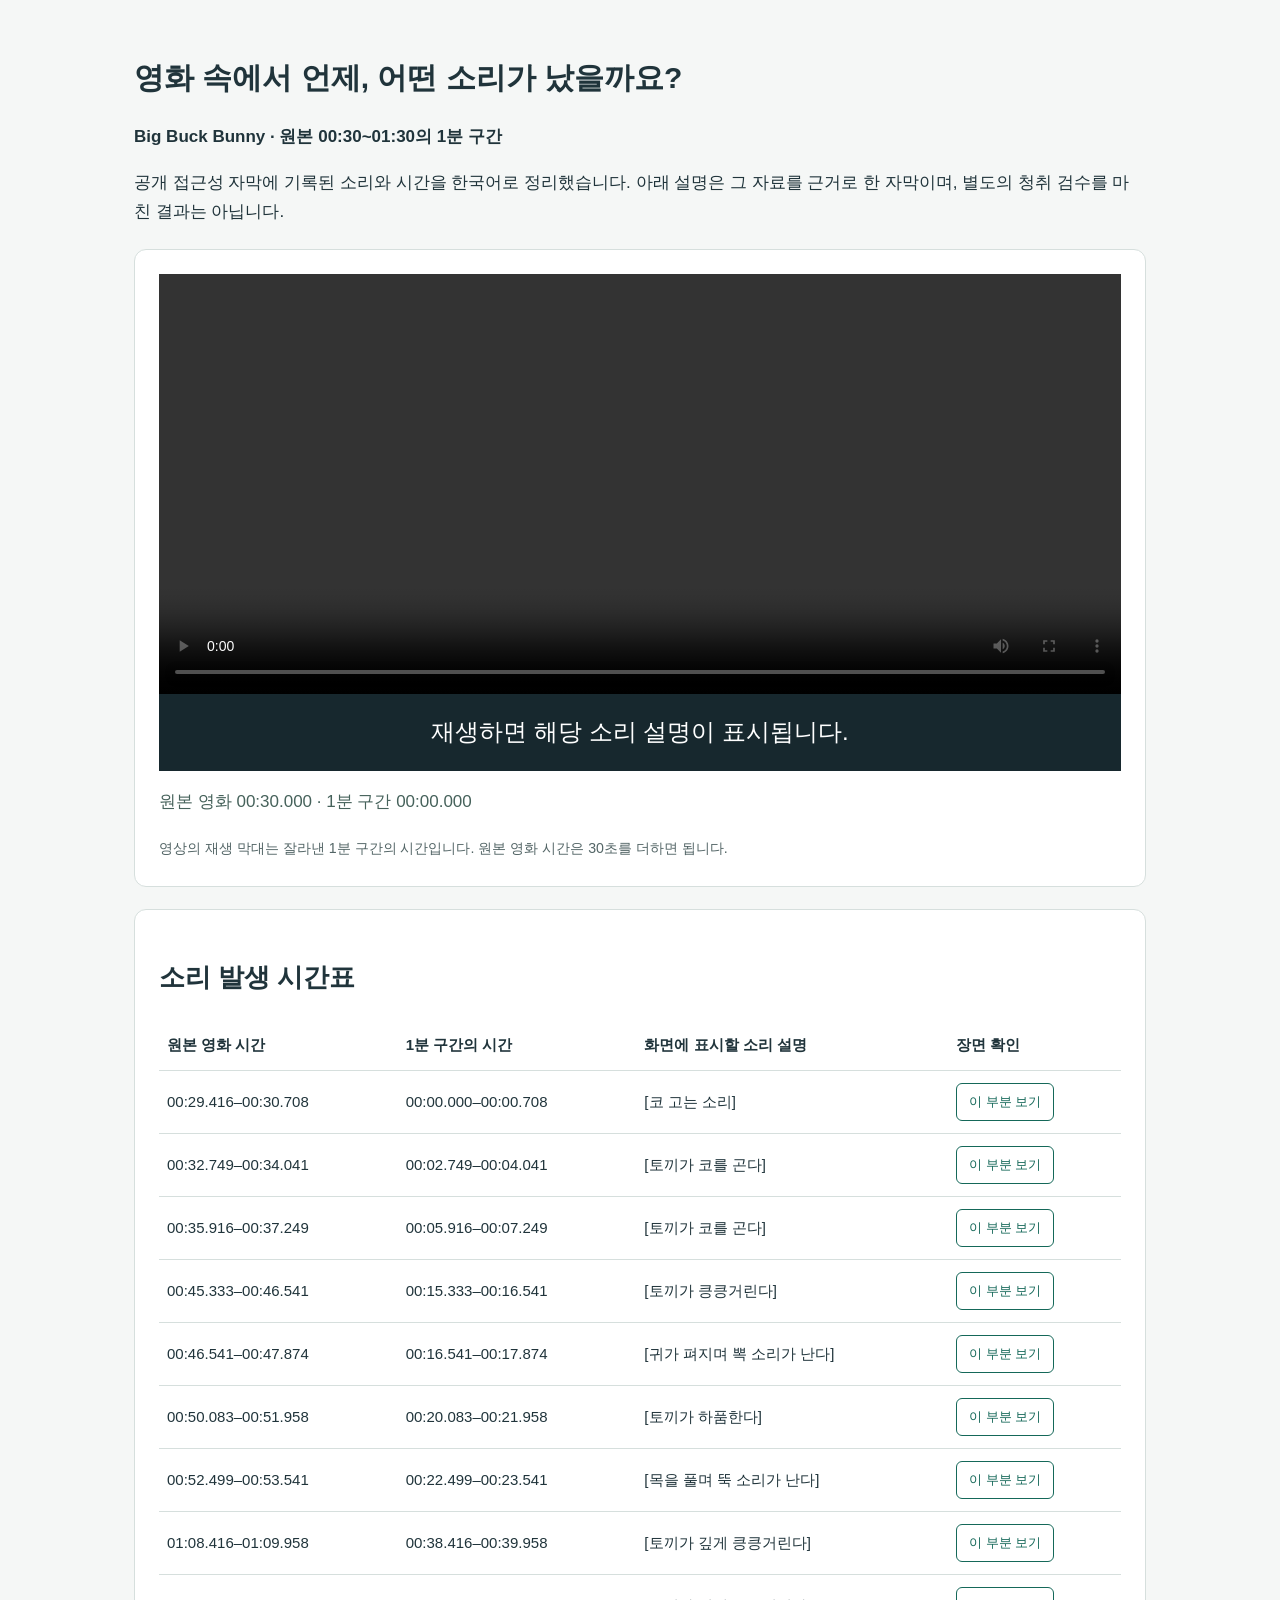
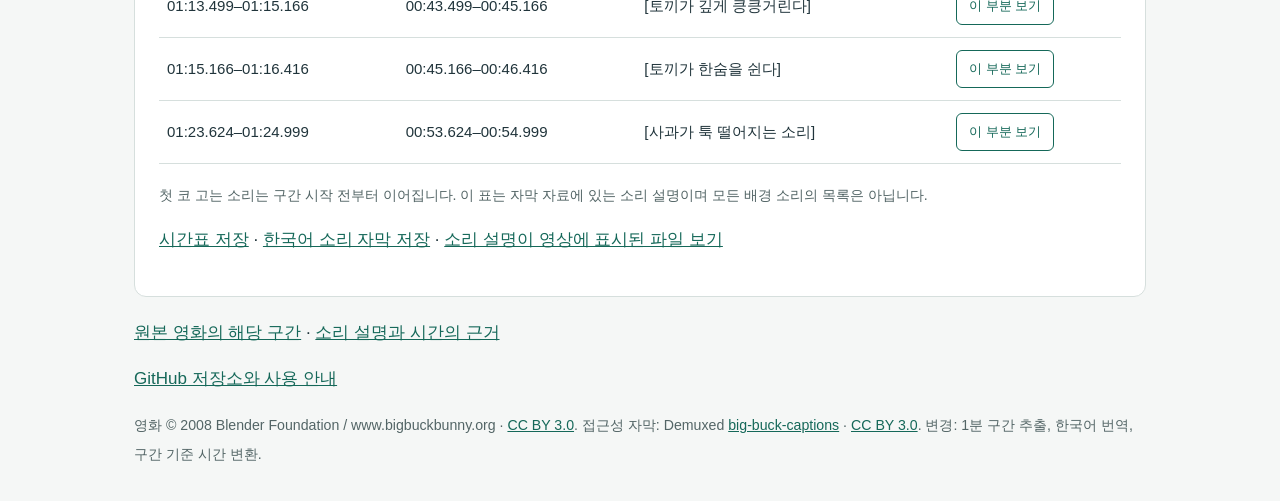
==== index.html @ 73cdc4b9 "Add one-minute movie sound caption timeline" ====
<!doctype html><html lang="ko"><meta charset="utf-8"><meta name="viewport" content="width=device-width,initial-scale=1"><title>영화 1분 — 소리와 발생 시간</title><link rel="stylesheet" href="styles.css"><main><h1>영화 속에서 언제, 어떤 소리가 났을까요?</h1><p><b>Big Buck Bunny · 원본 00:30~01:30의 1분 구간</b></p><p>공개 접근성 자막에 기록된 소리와 시간을 한국어로 정리했습니다. 아래 설명은 그 자료를 근거로 한 자막이며, 별도의 청취 검수를 마친 결과는 아닙니다.</p><section><video id="movie" playsinline aria-label="Big Buck Bunny의 원본 00:30부터 01:30 구간" controls preload="metadata" src="assets/movie-clip.mp4"><track kind="captions" src="data/captions-ko.vtt" srclang="ko" label="한국어 소리 설명"></video><div id="caption" class="subtitle">재생하면 해당 소리 설명이 표시됩니다.</div><p id="position">원본 영화 00:30.000 · 1분 구간 00:00.000</p><small>영상의 재생 막대는 잘라낸 1분 구간의 시간입니다. 원본 영화 시간은 30초를 더하면 됩니다.</small></section><section><h2>소리 발생 시간표</h2><div class="scroll"><table><thead><tr><th>원본 영화 시간</th><th>1분 구간의 시간</th><th>화면에 표시할 소리 설명</th><th>장면 확인</th></tr></thead><tbody><tr><td>00:29.416–00:30.708</td><td>00:00.000–00:00.708</td><td>[코 고는 소리]</td><td><button onclick="playAt(0)">이 부분 보기</button></td></tr><tr><td>00:32.749–00:34.041</td><td>00:02.749–00:04.041</td><td>[토끼가 코를 곤다]</td><td><button onclick="playAt(2.7490000000000023)">이 부분 보기</button></td></tr><tr><td>00:35.916–00:37.249</td><td>00:05.916–00:07.249</td><td>[토끼가 코를 곤다]</td><td><button onclick="playAt(5.915999999999997)">이 부분 보기</button></td></tr><tr><td>00:45.333–00:46.541</td><td>00:15.333–00:16.541</td><td>[토끼가 킁킁거린다]</td><td><button onclick="playAt(15.332999999999998)">이 부분 보기</button></td></tr><tr><td>00:46.541–00:47.874</td><td>00:16.541–00:17.874</td><td>[귀가 펴지며 뽁 소리가 난다]</td><td><button onclick="playAt(16.540999999999997)">이 부분 보기</button></td></tr><tr><td>00:50.083–00:51.958</td><td>00:20.083–00:21.958</td><td>[토끼가 하품한다]</td><td><button onclick="playAt(20.083)">이 부분 보기</button></td></tr><tr><td>00:52.499–00:53.541</td><td>00:22.499–00:23.541</td><td>[목을 풀며 뚝 소리가 난다]</td><td><button onclick="playAt(22.499000000000002)">이 부분 보기</button></td></tr><tr><td>01:08.416–01:09.958</td><td>00:38.416–00:39.958</td><td>[토끼가 깊게 킁킁거린다]</td><td><button onclick="playAt(38.416)">이 부분 보기</button></td></tr><tr><td>01:13.499–01:15.166</td><td>00:43.499–00:45.166</td><td>[토끼가 깊게 킁킁거린다]</td><td><button onclick="playAt(43.498999999999995)">이 부분 보기</button></td></tr><tr><td>01:15.166–01:16.416</td><td>00:45.166–00:46.416</td><td>[토끼가 한숨을 쉰다]</td><td><button onclick="playAt(45.166)">이 부분 보기</button></td></tr><tr><td>01:23.624–01:24.999</td><td>00:53.624–00:54.999</td><td>[사과가 툭 떨어지는 소리]</td><td><button onclick="playAt(53.623999999999995)">이 부분 보기</button></td></tr></tbody></table></div><p><small>첫 코 고는 소리는 구간 시작 전부터 이어집니다. 이 표는 자막 자료에 있는 소리 설명이며 모든 배경 소리의 목록은 아닙니다.</small></p><p><a href="data/sound-timeline.csv" download>시간표 저장</a> · <a href="data/captions-ko.srt" download>한국어 소리 자막 저장</a> · <a href="assets/movie-captioned.mp4">소리 설명이 영상에 표시된 파일 보기</a></p></section><p><a href="https://media.w3.org/2010/05/bunny/movie.mp4#t=30,90">원본 영화의 해당 구간</a> · <a href="https://github.com/demuxed/big-buck-captions/blob/main/big-buck-bunny.srt">소리 설명과 시간의 근거</a></p><p><a href="https://github.com/tweetyseoul1/sorimoi-movie-sound-captions">GitHub 저장소와 사용 안내</a></p><small>영화 © 2008 Blender Foundation / www.bigbuckbunny.org · <a href="https://creativecommons.org/licenses/by/3.0/">CC BY 3.0</a>. 접근성 자막: Demuxed <a href="https://github.com/demuxed/big-buck-captions">big-buck-captions</a> · <a href="https://creativecommons.org/licenses/by/3.0/">CC BY 3.0</a>. 변경: 1분 구간 추출, 한국어 번역, 구간 기준 시간 변환.</small></main><script src="app.js"></script></html>
---- styles.css ----
*{box-sizing:border-box}body{margin:0;background:#f5f7f6;color:#20343b;font:17px/1.7 'Malgun Gothic',sans-serif}main{max-width:1060px;margin:auto;padding:32px 24px}h1{font-size:30px}video{display:block;width:100%;max-height:420px;background:#000}section{background:white;padding:24px;border:1px solid #d6dfdd;border-radius:12px;margin:22px 0}.subtitle{background:#17282e;color:white;padding:18px;text-align:center;font-size:24px;min-height:75px}#position{font-variant-numeric:tabular-nums;color:#46625b}table{width:100%;border-collapse:collapse;font-size:15px}th,td{padding:12px 8px;text-align:left;border-bottom:1px solid #d6dfdd}th{white-space:nowrap}button{padding:9px 12px;color:#156859;background:white;border:1px solid #156859;border-radius:6px;cursor:pointer;white-space:nowrap}.scroll{overflow:auto}small{color:#536566}a{color:#156859}tr.current{background:#e8f4ed}@media(max-width:600px){main{padding:16px}h1{font-size:25px}section{padding:14px}.subtitle{font-size:20px}td,th{min-width:150px}}
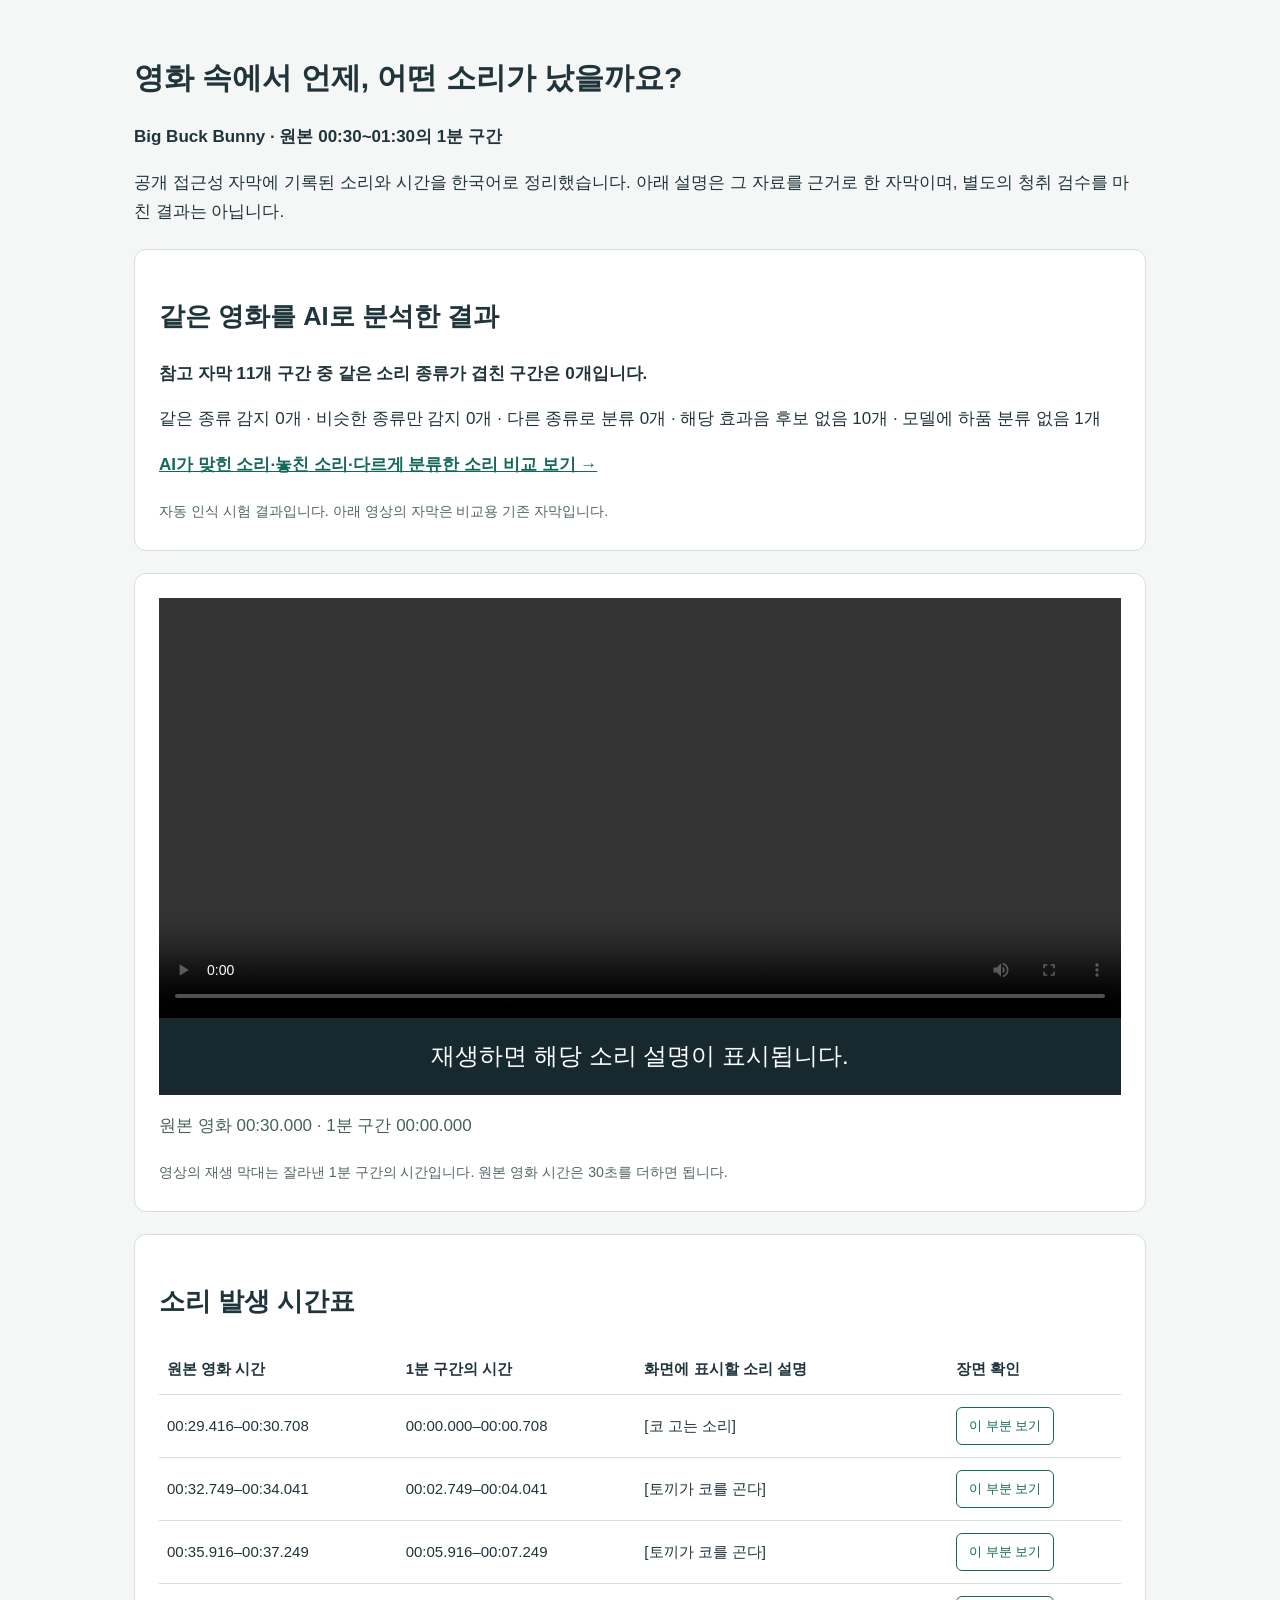
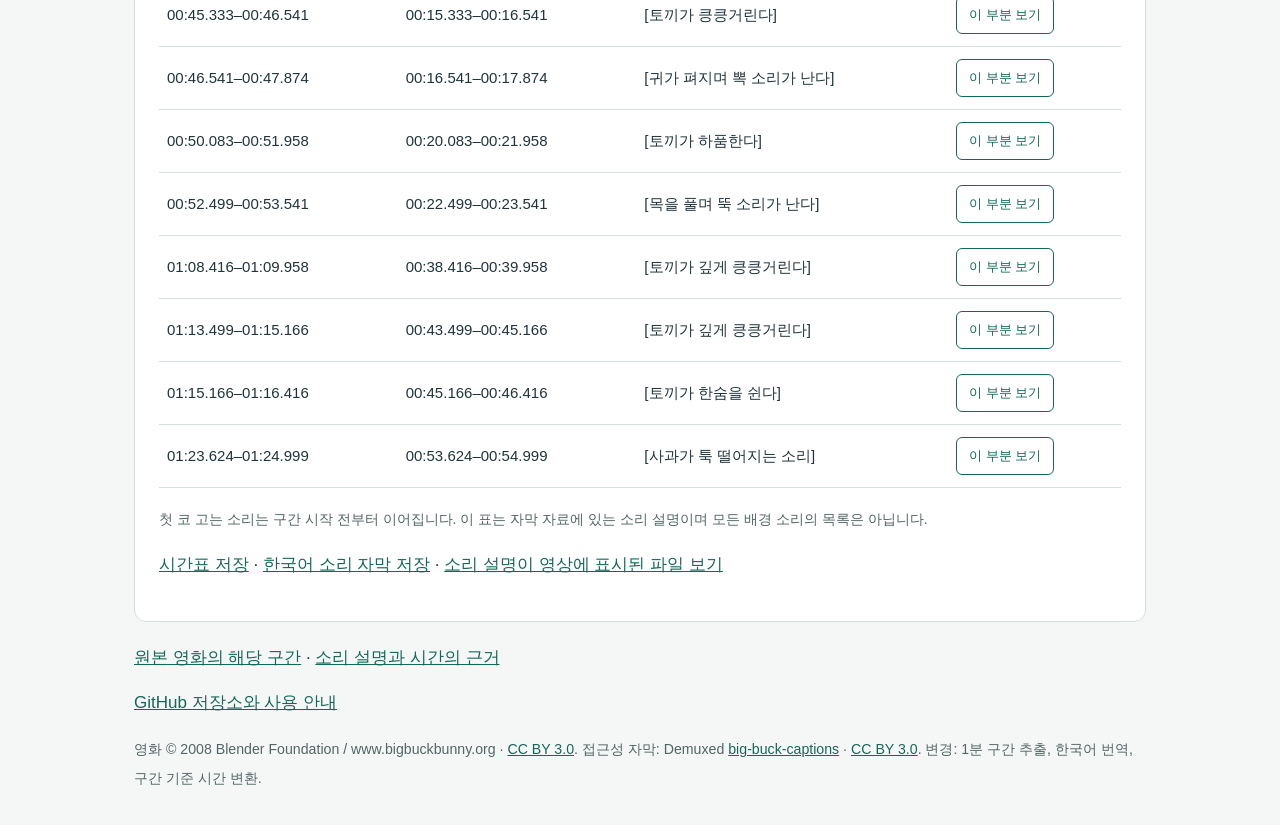
==== commit d2c9283e: "Compare actual AST inference with movie sound reference captions" ====
--- a/index.html
+++ b/index.html
@@ -1 +1 @@
-<!doctype html><html lang="ko"><meta charset="utf-8"><meta name="viewport" content="width=device-width,initial-scale=1"><title>영화 1분 — 소리와 발생 시간</title><link rel="stylesheet" href="styles.css"><main><h1>영화 속에서 언제, 어떤 소리가 났을까요?</h1><p><b>Big Buck Bunny · 원본 00:30~01:30의 1분 구간</b></p><p>공개 접근성 자막에 기록된 소리와 시간을 한국어로 정리했습니다. 아래 설명은 그 자료를 근거로 한 자막이며, 별도의 청취 검수를 마친 결과는 아닙니다.</p><section><video id="movie" playsinline aria-label="Big Buck Bunny의 원본 00:30부터 01:30 구간" controls preload="metadata" src="assets/movie-clip.mp4"><track kind="captions" src="data/captions-ko.vtt" srclang="ko" label="한국어 소리 설명"></video><div id="caption" class="subtitle">재생하면 해당 소리 설명이 표시됩니다.</div><p id="position">원본 영화 00:30.000 · 1분 구간 00:00.000</p><small>영상의 재생 막대는 잘라낸 1분 구간의 시간입니다. 원본 영화 시간은 30초를 더하면 됩니다.</small></section><section><h2>소리 발생 시간표</h2><div class="scroll"><table><thead><tr><th>원본 영화 시간</th><th>1분 구간의 시간</th><th>화면에 표시할 소리 설명</th><th>장면 확인</th></tr></thead><tbody><tr><td>00:29.416–00:30.708</td><td>00:00.000–00:00.708</td><td>[코 고는 소리]</td><td><button onclick="playAt(0)">이 부분 보기</button></td></tr><tr><td>00:32.749–00:34.041</td><td>00:02.749–00:04.041</td><td>[토끼가 코를 곤다]</td><td><button onclick="playAt(2.7490000000000023)">이 부분 보기</button></td></tr><tr><td>00:35.916–00:37.249</td><td>00:05.916–00:07.249</td><td>[토끼가 코를 곤다]</td><td><button onclick="playAt(5.915999999999997)">이 부분 보기</button></td></tr><tr><td>00:45.333–00:46.541</td><td>00:15.333–00:16.541</td><td>[토끼가 킁킁거린다]</td><td><button onclick="playAt(15.332999999999998)">이 부분 보기</button></td></tr><tr><td>00:46.541–00:47.874</td><td>00:16.541–00:17.874</td><td>[귀가 펴지며 뽁 소리가 난다]</td><td><button onclick="playAt(16.540999999999997)">이 부분 보기</button></td></tr><tr><td>00:50.083–00:51.958</td><td>00:20.083–00:21.958</td><td>[토끼가 하품한다]</td><td><button onclick="playAt(20.083)">이 부분 보기</button></td></tr><tr><td>00:52.499–00:53.541</td><td>00:22.499–00:23.541</td><td>[목을 풀며 뚝 소리가 난다]</td><td><button onclick="playAt(22.499000000000002)">이 부분 보기</button></td></tr><tr><td>01:08.416–01:09.958</td><td>00:38.416–00:39.958</td><td>[토끼가 깊게 킁킁거린다]</td><td><button onclick="playAt(38.416)">이 부분 보기</button></td></tr><tr><td>01:13.499–01:15.166</td><td>00:43.499–00:45.166</td><td>[토끼가 깊게 킁킁거린다]</td><td><button onclick="playAt(43.498999999999995)">이 부분 보기</button></td></tr><tr><td>01:15.166–01:16.416</td><td>00:45.166–00:46.416</td><td>[토끼가 한숨을 쉰다]</td><td><button onclick="playAt(45.166)">이 부분 보기</button></td></tr><tr><td>01:23.624–01:24.999</td><td>00:53.624–00:54.999</td><td>[사과가 툭 떨어지는 소리]</td><td><button onclick="playAt(53.623999999999995)">이 부분 보기</button></td></tr></tbody></table></div><p><small>첫 코 고는 소리는 구간 시작 전부터 이어집니다. 이 표는 자막 자료에 있는 소리 설명이며 모든 배경 소리의 목록은 아닙니다.</small></p><p><a href="data/sound-timeline.csv" download>시간표 저장</a> · <a href="data/captions-ko.srt" download>한국어 소리 자막 저장</a> · <a href="assets/movie-captioned.mp4">소리 설명이 영상에 표시된 파일 보기</a></p></section><p><a href="https://media.w3.org/2010/05/bunny/movie.mp4#t=30,90">원본 영화의 해당 구간</a> · <a href="https://github.com/demuxed/big-buck-captions/blob/main/big-buck-bunny.srt">소리 설명과 시간의 근거</a></p><p><a href="https://github.com/tweetyseoul1/sorimoi-movie-sound-captions">GitHub 저장소와 사용 안내</a></p><small>영화 © 2008 Blender Foundation / www.bigbuckbunny.org · <a href="https://creativecommons.org/licenses/by/3.0/">CC BY 3.0</a>. 접근성 자막: Demuxed <a href="https://github.com/demuxed/big-buck-captions">big-buck-captions</a> · <a href="https://creativecommons.org/licenses/by/3.0/">CC BY 3.0</a>. 변경: 1분 구간 추출, 한국어 번역, 구간 기준 시간 변환.</small></main><script src="app.js"></script></html>+<!doctype html><html lang="ko"><meta charset="utf-8"><meta name="viewport" content="width=device-width,initial-scale=1"><title>영화 1분 — 소리와 발생 시간</title><link rel="stylesheet" href="styles.css"><main><h1>영화 속에서 언제, 어떤 소리가 났을까요?</h1><p><b>Big Buck Bunny · 원본 00:30~01:30의 1분 구간</b></p><p>공개 접근성 자막에 기록된 소리와 시간을 한국어로 정리했습니다. 아래 설명은 그 자료를 근거로 한 자막이며, 별도의 청취 검수를 마친 결과는 아닙니다.</p><section id="ai-evaluation-summary"><h2>같은 영화를 AI로 분석한 결과</h2><p><b>참고 자막 11개 구간 중 같은 소리 종류가 겹친 구간은 0개입니다.</b></p><p>같은 종류 감지 0개 · 비슷한 종류만 감지 0개 · 다른 종류로 분류 0개 · 해당 효과음 후보 없음 10개 · 모델에 하품 분류 없음 1개</p><p><a href="evaluation.html"><b>AI가 맞힌 소리·놓친 소리·다르게 분류한 소리 비교 보기 →</b></a></p><small>자동 인식 시험 결과입니다. 아래 영상의 자막은 비교용 기존 자막입니다.</small></section><section><video id="movie" playsinline aria-label="Big Buck Bunny의 원본 00:30부터 01:30 구간" controls preload="metadata" src="assets/movie-clip.mp4"><track kind="captions" src="data/captions-ko.vtt" srclang="ko" label="한국어 소리 설명"></video><div id="caption" class="subtitle">재생하면 해당 소리 설명이 표시됩니다.</div><p id="position">원본 영화 00:30.000 · 1분 구간 00:00.000</p><small>영상의 재생 막대는 잘라낸 1분 구간의 시간입니다. 원본 영화 시간은 30초를 더하면 됩니다.</small></section><section><h2>소리 발생 시간표</h2><div class="scroll"><table><thead><tr><th>원본 영화 시간</th><th>1분 구간의 시간</th><th>화면에 표시할 소리 설명</th><th>장면 확인</th></tr></thead><tbody><tr><td>00:29.416–00:30.708</td><td>00:00.000–00:00.708</td><td>[코 고는 소리]</td><td><button onclick="playAt(0)">이 부분 보기</button></td></tr><tr><td>00:32.749–00:34.041</td><td>00:02.749–00:04.041</td><td>[토끼가 코를 곤다]</td><td><button onclick="playAt(2.7490000000000023)">이 부분 보기</button></td></tr><tr><td>00:35.916–00:37.249</td><td>00:05.916–00:07.249</td><td>[토끼가 코를 곤다]</td><td><button onclick="playAt(5.915999999999997)">이 부분 보기</button></td></tr><tr><td>00:45.333–00:46.541</td><td>00:15.333–00:16.541</td><td>[토끼가 킁킁거린다]</td><td><button onclick="playAt(15.332999999999998)">이 부분 보기</button></td></tr><tr><td>00:46.541–00:47.874</td><td>00:16.541–00:17.874</td><td>[귀가 펴지며 뽁 소리가 난다]</td><td><button onclick="playAt(16.540999999999997)">이 부분 보기</button></td></tr><tr><td>00:50.083–00:51.958</td><td>00:20.083–00:21.958</td><td>[토끼가 하품한다]</td><td><button onclick="playAt(20.083)">이 부분 보기</button></td></tr><tr><td>00:52.499–00:53.541</td><td>00:22.499–00:23.541</td><td>[목을 풀며 뚝 소리가 난다]</td><td><button onclick="playAt(22.499000000000002)">이 부분 보기</button></td></tr><tr><td>01:08.416–01:09.958</td><td>00:38.416–00:39.958</td><td>[토끼가 깊게 킁킁거린다]</td><td><button onclick="playAt(38.416)">이 부분 보기</button></td></tr><tr><td>01:13.499–01:15.166</td><td>00:43.499–00:45.166</td><td>[토끼가 깊게 킁킁거린다]</td><td><button onclick="playAt(43.498999999999995)">이 부분 보기</button></td></tr><tr><td>01:15.166–01:16.416</td><td>00:45.166–00:46.416</td><td>[토끼가 한숨을 쉰다]</td><td><button onclick="playAt(45.166)">이 부분 보기</button></td></tr><tr><td>01:23.624–01:24.999</td><td>00:53.624–00:54.999</td><td>[사과가 툭 떨어지는 소리]</td><td><button onclick="playAt(53.623999999999995)">이 부분 보기</button></td></tr></tbody></table></div><p><small>첫 코 고는 소리는 구간 시작 전부터 이어집니다. 이 표는 자막 자료에 있는 소리 설명이며 모든 배경 소리의 목록은 아닙니다.</small></p><p><a href="data/sound-timeline.csv" download>시간표 저장</a> · <a href="data/captions-ko.srt" download>한국어 소리 자막 저장</a> · <a href="assets/movie-captioned.mp4">소리 설명이 영상에 표시된 파일 보기</a></p></section><p><a href="https://media.w3.org/2010/05/bunny/movie.mp4#t=30,90">원본 영화의 해당 구간</a> · <a href="https://github.com/demuxed/big-buck-captions/blob/main/big-buck-bunny.srt">소리 설명과 시간의 근거</a></p><p><a href="https://github.com/tweetyseoul1/sorimoi-movie-sound-captions">GitHub 저장소와 사용 안내</a></p><small>영화 © 2008 Blender Foundation / www.bigbuckbunny.org · <a href="https://creativecommons.org/licenses/by/3.0/">CC BY 3.0</a>. 접근성 자막: Demuxed <a href="https://github.com/demuxed/big-buck-captions">big-buck-captions</a> · <a href="https://creativecommons.org/licenses/by/3.0/">CC BY 3.0</a>. 변경: 1분 구간 추출, 한국어 번역, 구간 기준 시간 변환.</small></main><script src="app.js"></script></html>
--- a/styles.css
+++ b/styles.css
@@ -1,3 +1,3 @@
 
-*{box-sizing:border-box}body{margin:0;background:#f5f7f6;color:#20343b;font:17px/1.7 'Malgun Gothic',sans-serif}main{max-width:1060px;margin:auto;padding:32px 24px}h1{font-size:30px}video{display:block;width:100%;max-height:420px;background:#000}section{background:white;padding:24px;border:1px solid #d6dfdd;border-radius:12px;margin:22px 0}.subtitle{background:#17282e;color:white;padding:18px;text-align:center;font-size:24px;min-height:75px}#position{font-variant-numeric:tabular-nums;color:#46625b}table{width:100%;border-collapse:collapse;font-size:15px}th,td{padding:12px 8px;text-align:left;border-bottom:1px solid #d6dfdd}th{white-space:nowrap}button{padding:9px 12px;color:#156859;background:white;border:1px solid #156859;border-radius:6px;cursor:pointer;white-space:nowrap}.scroll{overflow:auto}small{color:#536566}a{color:#156859}tr.current{background:#e8f4ed}@media(max-width:600px){main{padding:16px}h1{font-size:25px}section{padding:14px}.subtitle{font-size:20px}td,th{min-width:150px}}
+*{box-sizing:border-box}body{margin:0;background:#f5f7f6;color:#20343b;font:17px/1.7 'Malgun Gothic',sans-serif}main{max-width:1060px;margin:auto;padding:32px 24px}h1{font-size:30px}video{display:block;width:100%;max-height:420px;background:#000}section{background:white;padding:24px;border:1px solid #d6dfdd;border-radius:12px;margin:22px 0}.subtitle{background:#17282e;color:white;padding:18px;text-align:center;font-size:24px;min-height:75px}#position{font-variant-numeric:tabular-nums;color:#46625b}table{width:100%;border-collapse:collapse;font-size:15px}th,td{padding:12px 8px;text-align:left;border-bottom:1px solid #d6dfdd}th{white-space:nowrap}button{padding:9px 12px;color:#156859;background:white;border:1px solid #156859;border-radius:6px;cursor:pointer;white-space:nowrap}.scroll{overflow:auto}small{color:#536566}a{color:#156859}tr.current{background:#e8f4ed}pre{overflow:auto;max-width:100%}@media(max-width:600px){main{padding:16px}h1{font-size:25px}section{padding:14px}.subtitle{font-size:20px}td,th{min-width:150px}}
 
